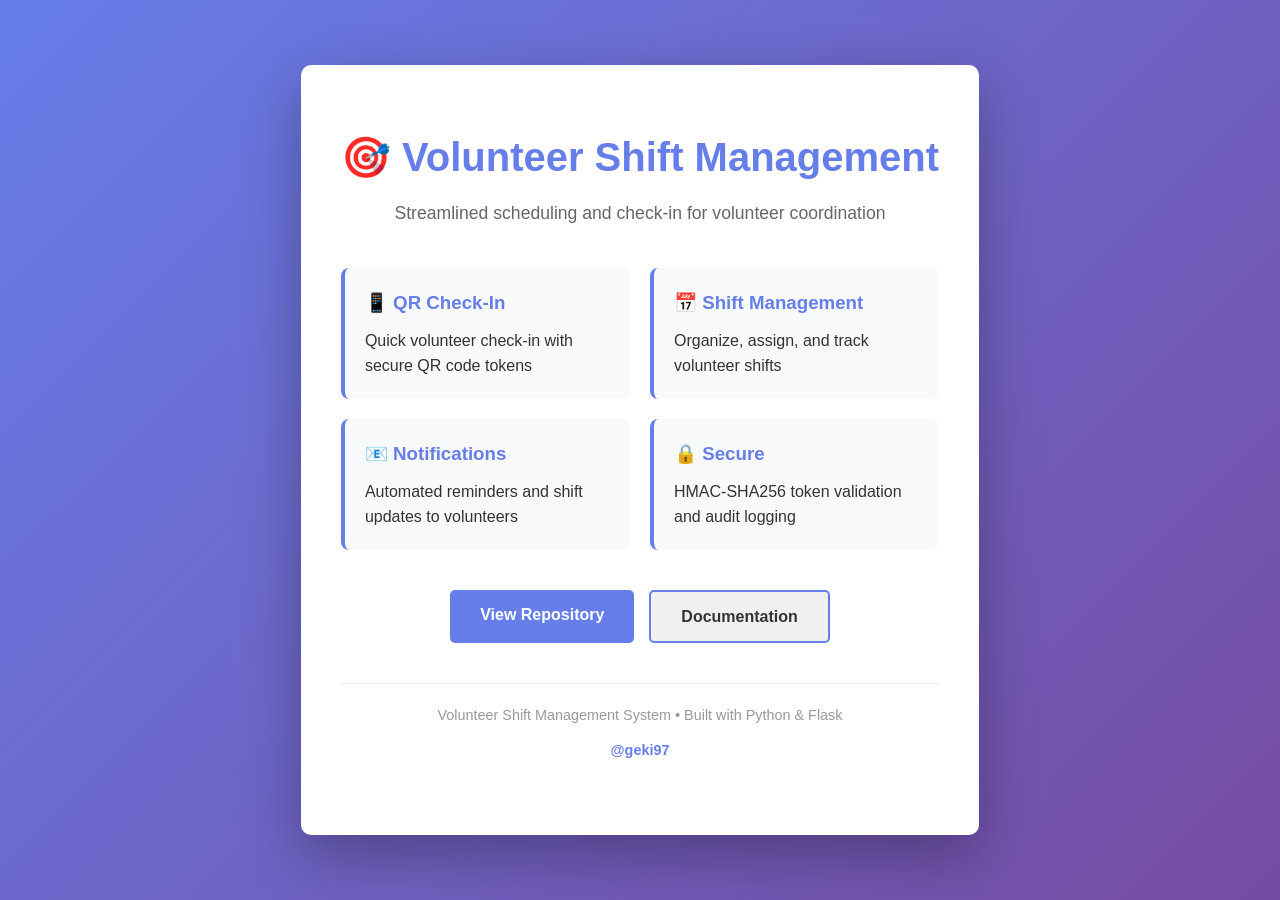
==== index.html @ 0433373f "Add GitHub Pages landing page" ====
<!DOCTYPE html>
<html lang="en">
<head>
    <meta charset="UTF-8">
    <meta name="viewport" content="width=device-width, initial-scale=1.0">
    <title>Volunteer Shift Management System</title>
    <style>
        * {
            margin: 0;
            padding: 0;
            box-sizing: border-box;
        }
        
        body {
            font-family: 'Segoe UI', Tahoma, Geneva, Verdana, sans-serif;
            line-height: 1.6;
            color: #333;
            background: linear-gradient(135deg, #667eea 0%, #764ba2 100%);
            min-height: 100vh;
            display: flex;
            align-items: center;
            justify-content: center;
            padding: 20px;
        }
        
        .container {
            background: white;
            border-radius: 10px;
            box-shadow: 0 20px 60px rgba(0, 0, 0, 0.3);
            max-width: 800px;
            padding: 60px 40px;
            text-align: center;
        }
        
        h1 {
            color: #667eea;
            margin-bottom: 10px;
            font-size: 2.5em;
        }
        
        .subtitle {
            color: #666;
            font-size: 1.1em;
            margin-bottom: 30px;
        }
        
        .features {
            display: grid;
            grid-template-columns: repeat(auto-fit, minmax(200px, 1fr));
            gap: 20px;
            margin: 40px 0;
            text-align: left;
        }
        
        .feature {
            background: #f8f9fa;
            padding: 20px;
            border-radius: 8px;
            border-left: 4px solid #667eea;
        }
        
        .feature h3 {
            color: #667eea;
            margin-bottom: 10px;
        }
        
        .buttons {
            display: flex;
            gap: 15px;
            justify-content: center;
            margin-top: 40px;
            flex-wrap: wrap;
        }
        
        a {
            display: inline-block;
            padding: 12px 30px;
            border-radius: 5px;
            text-decoration: none;
            font-weight: 600;
            transition: all 0.3s ease;
        }
        
        .btn-primary {
            background: #667eea;
            color: white;
        }
        
        .btn-primary:hover {
            background: #5568d3;
            transform: translateY(-2px);
            box-shadow: 0 10px 20px rgba(102, 126, 234, 0.3);
        }
        
        .btn-secondary {
            background: #f0f0f0;
            color: #333;
            border: 2px solid #667eea;
        }
        
        .btn-secondary:hover {
            background: #667eea;
            color: white;
        }
        
        footer {
            margin-top: 40px;
            padding-top: 20px;
            border-top: 1px solid #eee;
            color: #999;
            font-size: 0.9em;
        }
    </style>
</head>
<body>
    <div class="container">
        <h1>🎯 Volunteer Shift Management</h1>
        <p class="subtitle">Streamlined scheduling and check-in for volunteer coordination</p>
        
        <div class="features">
            <div class="feature">
                <h3>📱 QR Check-In</h3>
                <p>Quick volunteer check-in with secure QR code tokens</p>
            </div>
            <div class="feature">
                <h3>📅 Shift Management</h3>
                <p>Organize, assign, and track volunteer shifts</p>
            </div>
            <div class="feature">
                <h3>📧 Notifications</h3>
                <p>Automated reminders and shift updates to volunteers</p>
            </div>
            <div class="feature">
                <h3>🔒 Secure</h3>
                <p>HMAC-SHA256 token validation and audit logging</p>
            </div>
        </div>
        
        <div class="buttons">
            <a href="https://github.com/geki97/Volunteer-Shift-Management-System" class="btn-primary">View Repository</a>
            <a href="https://github.com/geki97/Volunteer-Shift-Management-System#readme" class="btn-secondary">Documentation</a>
        </div>
        
        <footer>
            <p>Volunteer Shift Management System • Built with Python & Flask</p>
            <p><a href="https://github.com/geki97" style="color: #667eea;">@geki97</a></p>
        </footer>
    </div>
</body>
</html>
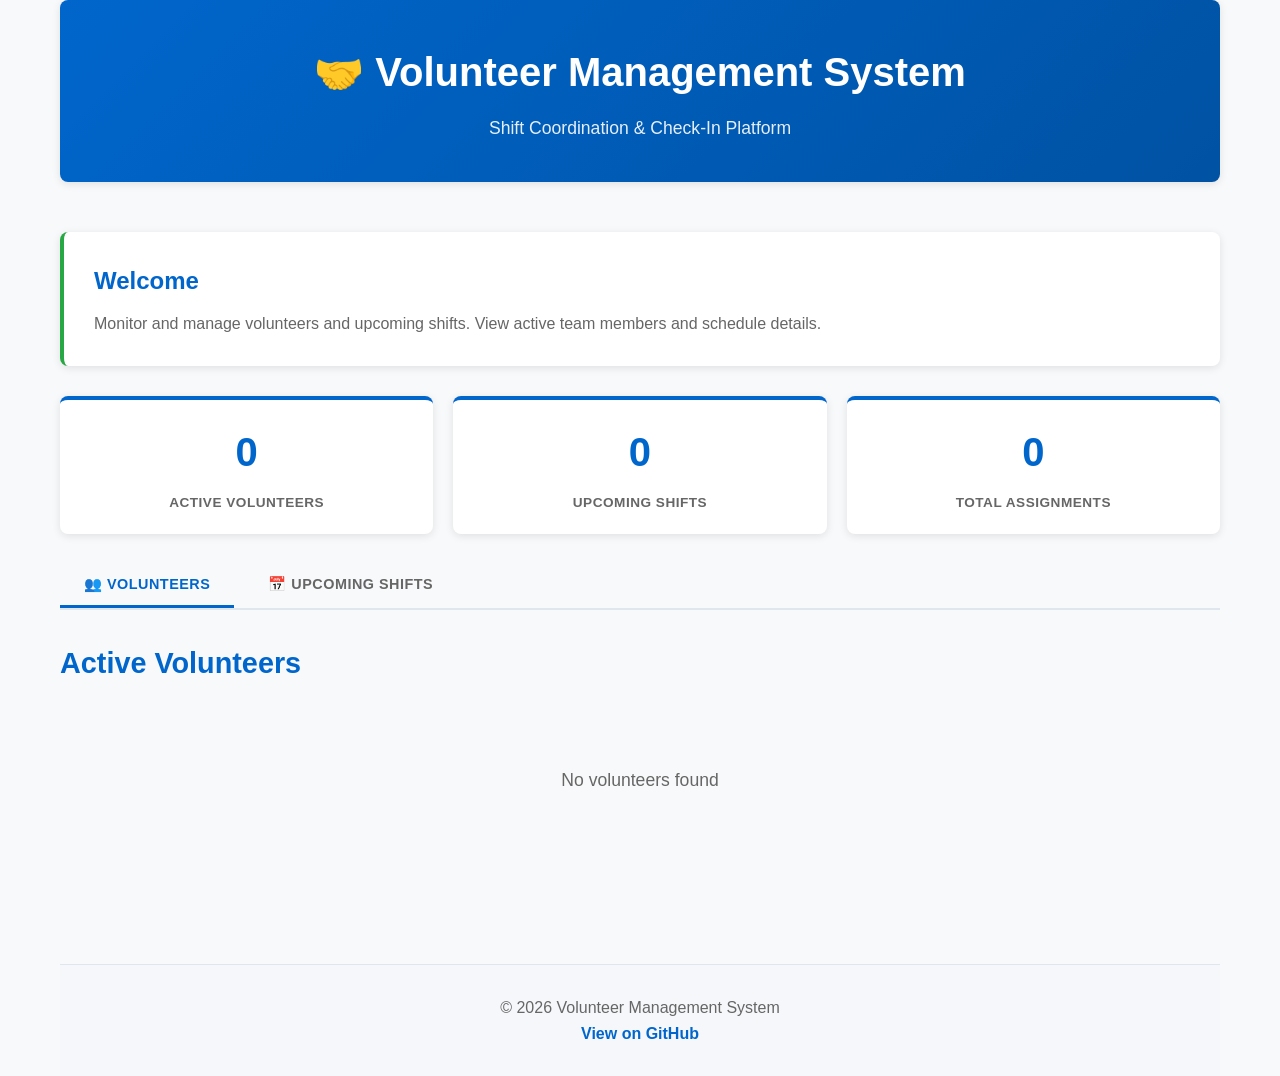
==== commit 24df5aa6: "Update GitHub Pages: Add volunteer dashboard with embedded CSS/JS, load data from JSON" ====
--- a/index.html
+++ b/index.html
@@ -3,148 +3,579 @@
 <head>
     <meta charset="UTF-8">
     <meta name="viewport" content="width=device-width, initial-scale=1.0">
-    <title>Volunteer Shift Management System</title>
+    <title>Volunteer Management System</title>
     <style>
+        /* Global Styles */
+        :root {
+            --primary-color: #0066cc;
+            --primary-dark: #0052a3;
+            --secondary-color: #28a745;
+            --danger-color: #dc3545;
+            --warning-color: #ffc107;
+            --light-bg: #f5f7fa;
+            --border-color: #e0e6ed;
+            --text-color: #333;
+            --text-light: #666;
+            --shadow: 0 2px 8px rgba(0,0,0,0.1);
+        }
+
         * {
             margin: 0;
             padding: 0;
             box-sizing: border-box;
         }
-        
+
+        html {
+            font-size: 16px;
+        }
+
         body {
-            font-family: 'Segoe UI', Tahoma, Geneva, Verdana, sans-serif;
+            font-family: -apple-system, BlinkMacSystemFont, 'Segoe UI', Roboto, 'Helvetica Neue', Arial, sans-serif;
+            background-color: #f8f9fa;
+            color: var(--text-color);
             line-height: 1.6;
-            color: #333;
-            background: linear-gradient(135deg, #667eea 0%, #764ba2 100%);
+        }
+
+        /* Container */
+        .container {
+            max-width: 1200px;
+            margin: 0 auto;
+            padding: 0 20px;
+            display: flex;
+            flex-direction: column;
             min-height: 100vh;
+        }
+
+        /* Header */
+        header {
+            background: linear-gradient(135deg, var(--primary-color) 0%, var(--primary-dark) 100%);
+            color: white;
+            padding: 40px 20px;
+            text-align: center;
+            margin-bottom: 30px;
+            border-radius: 8px;
+            box-shadow: var(--shadow);
+        }
+
+        header h1 {
+            font-size: 2.5rem;
+            margin-bottom: 10px;
+            font-weight: 700;
+        }
+
+        header p {
+            font-size: 1.1rem;
+            opacity: 0.9;
+        }
+
+        /* Main Content */
+        main {
+            flex: 1;
+            padding: 20px 0;
+        }
+
+        /* Tab Navigation */
+        .tabs {
             display: flex;
-            align-items: center;
-            justify-content: center;
+            gap: 10px;
+            margin-bottom: 30px;
+            border-bottom: 2px solid var(--border-color);
+            flex-wrap: wrap;
+        }
+
+        .tab-button {
+            padding: 12px 24px;
+            border: none;
+            background: transparent;
+            color: var(--text-light);
+            cursor: pointer;
+            font-size: 1rem;
+            font-weight: 600;
+            border-bottom: 3px solid transparent;
+            transition: all 0.3s ease;
+            text-transform: uppercase;
+            font-size: 0.9rem;
+            letter-spacing: 0.5px;
+        }
+
+        .tab-button:hover {
+            color: var(--primary-color);
+        }
+
+        .tab-button.active {
+            color: var(--primary-color);
+            border-bottom-color: var(--primary-color);
+        }
+
+        /* Tab Content */
+        .tab-content {
+            display: none;
+            animation: fadeIn 0.3s ease;
+        }
+
+        .tab-content.active {
+            display: block;
+        }
+
+        @keyframes fadeIn {
+            from { opacity: 0; transform: translateY(10px); }
+            to { opacity: 1; transform: translateY(0); }
+        }
+
+        .tab-content h3 {
+            color: var(--primary-color);
+            margin-bottom: 20px;
+            font-size: 1.8rem;
+        }
+
+        /* Cards Grid */
+        .card-grid {
+            display: grid;
+            grid-template-columns: repeat(auto-fill, minmax(300px, 1fr));
+            gap: 20px;
+            margin-bottom: 30px;
+        }
+
+        .card {
+            background: white;
+            border-radius: 8px;
             padding: 20px;
-        }
-        
-        .container {
-            background: white;
-            border-radius: 10px;
-            box-shadow: 0 20px 60px rgba(0, 0, 0, 0.3);
-            max-width: 800px;
-            padding: 60px 40px;
+            box-shadow: var(--shadow);
+            border-top: 4px solid var(--primary-color);
+            transition: all 0.3s ease;
+            cursor: pointer;
+        }
+
+        .card:hover {
+            box-shadow: 0 4px 12px rgba(0,0,0,0.15);
+            transform: translateY(-4px);
+        }
+
+        .card h4 {
+            color: var(--primary-color);
+            margin-bottom: 12px;
+            font-size: 1.2rem;
+        }
+
+        .card-label {
+            font-weight: 600;
+            color: var(--text-light);
+            font-size: 0.75rem;
+            text-transform: uppercase;
+            letter-spacing: 0.5px;
+            margin-top: 12px;
+            margin-bottom: 4px;
+        }
+
+        .card-value {
+            color: var(--text-color);
+            font-size: 1rem;
+            margin-bottom: 12px;
+        }
+
+        /* Shift Cards */
+        .shift-card {
+            border-top-color: var(--secondary-color);
+            background: linear-gradient(135deg, rgba(40, 167, 69, 0.05) 0%, transparent 100%);
+        }
+
+        .shift-card:hover {
+            border-top-color: #1e7e34;
+        }
+
+        .shift-info-grid {
+            display: grid;
+            grid-template-columns: repeat(auto-fit, minmax(150px, 1fr));
+            gap: 12px;
+            margin-top: 12px;
+            padding-top: 12px;
+            border-top: 1px solid var(--border-color);
+        }
+
+        .info-item {
+            display: flex;
+            flex-direction: column;
+        }
+
+        .info-label {
+            font-weight: 600;
+            color: var(--text-light);
+            font-size: 0.75rem;
+            text-transform: uppercase;
+            letter-spacing: 0.5px;
+            margin-bottom: 4px;
+        }
+
+        .info-value {
+            color: var(--text-color);
+            font-size: 0.95rem;
+            font-weight: 500;
+        }
+
+        /* Volunteer Chips */
+        .volunteer-chips {
+            display: flex;
+            flex-wrap: wrap;
+            gap: 8px;
+            margin-top: 12px;
+        }
+
+        .volunteer-chip {
+            display: inline-block;
+            background: var(--light-bg);
+            color: var(--text-color);
+            padding: 6px 12px;
+            border-radius: 20px;
+            font-size: 0.85rem;
+            border: 1px solid var(--border-color);
+        }
+
+        /* Status Badge */
+        .status-badge {
+            display: inline-block;
+            padding: 4px 12px;
+            border-radius: 20px;
+            color: white;
+            font-size: 0.85rem;
+            font-weight: 600;
+        }
+
+        .status-active {
+            background: var(--secondary-color);
+        }
+
+        .status-inactive {
+            background: var(--warning-color);
+        }
+
+        /* Loading Spinner */
+        .spinner {
+            border: 3px solid var(--light-bg);
+            border-top: 3px solid var(--primary-color);
+            border-radius: 50%;
+            width: 40px;
+            height: 40px;
+            animation: spin 1s linear infinite;
+            margin: 40px auto;
+        }
+
+        @keyframes spin {
+            0% { transform: rotate(0deg); }
+            100% { transform: rotate(360deg); }
+        }
+
+        .loading {
             text-align: center;
-        }
-        
-        h1 {
-            color: #667eea;
-            margin-bottom: 10px;
-            font-size: 2.5em;
-        }
-        
-        .subtitle {
-            color: #666;
-            font-size: 1.1em;
-            margin-bottom: 30px;
-        }
-        
-        .features {
+            padding: 40px;
+            color: var(--text-light);
+        }
+
+        /* Empty State */
+        .empty-state {
+            text-align: center;
+            padding: 60px 20px;
+            color: var(--text-light);
+        }
+
+        .empty-state p {
+            font-size: 1.1rem;
+            margin-bottom: 20px;
+        }
+
+        /* Stats Boxes */
+        .stats-grid {
             display: grid;
             grid-template-columns: repeat(auto-fit, minmax(200px, 1fr));
             gap: 20px;
-            margin: 40px 0;
-            text-align: left;
-        }
-        
-        .feature {
-            background: #f8f9fa;
+            margin-bottom: 30px;
+        }
+
+        .stat-box {
+            background: white;
             padding: 20px;
             border-radius: 8px;
-            border-left: 4px solid #667eea;
-        }
-        
-        .feature h3 {
-            color: #667eea;
-            margin-bottom: 10px;
-        }
-        
-        .buttons {
-            display: flex;
-            gap: 15px;
-            justify-content: center;
+            text-align: center;
+            box-shadow: var(--shadow);
+            border-top: 4px solid var(--primary-color);
+        }
+
+        .stat-number {
+            font-size: 2.5rem;
+            font-weight: 700;
+            color: var(--primary-color);
+            margin-bottom: 8px;
+        }
+
+        .stat-label {
+            color: var(--text-light);
+            font-weight: 600;
+            text-transform: uppercase;
+            font-size: 0.85rem;
+            letter-spacing: 0.5px;
+        }
+
+        /* Footer */
+        footer {
+            background: var(--light-bg);
+            padding: 30px 20px;
+            text-align: center;
+            color: var(--text-light);
+            border-top: 1px solid var(--border-color);
             margin-top: 40px;
-            flex-wrap: wrap;
-        }
-        
-        a {
-            display: inline-block;
-            padding: 12px 30px;
-            border-radius: 5px;
+        }
+
+        footer a {
+            color: var(--primary-color);
             text-decoration: none;
             font-weight: 600;
-            transition: all 0.3s ease;
-        }
-        
-        .btn-primary {
-            background: #667eea;
-            color: white;
-        }
-        
-        .btn-primary:hover {
-            background: #5568d3;
-            transform: translateY(-2px);
-            box-shadow: 0 10px 20px rgba(102, 126, 234, 0.3);
-        }
-        
-        .btn-secondary {
-            background: #f0f0f0;
-            color: #333;
-            border: 2px solid #667eea;
-        }
-        
-        .btn-secondary:hover {
-            background: #667eea;
-            color: white;
-        }
-        
-        footer {
-            margin-top: 40px;
-            padding-top: 20px;
-            border-top: 1px solid #eee;
-            color: #999;
-            font-size: 0.9em;
+        }
+
+        footer a:hover {
+            text-decoration: underline;
+        }
+
+        /* Responsive */
+        @media (max-width: 768px) {
+            header h1 {
+                font-size: 2rem;
+            }
+
+            .card-grid {
+                grid-template-columns: 1fr;
+            }
+
+            .tabs {
+                flex-direction: column;
+            }
+
+            .tab-button {
+                border-bottom: none;
+                border-left: 3px solid transparent;
+                padding-left: 12px;
+            }
+
+            .tab-button.active {
+                border-bottom: none;
+                border-left-color: var(--primary-color);
+            }
+        }
+
+        /* Welcome Section */
+        .welcome-section {
+            background: white;
+            padding: 30px;
+            border-radius: 8px;
+            margin-bottom: 30px;
+            box-shadow: var(--shadow);
+            border-left: 4px solid var(--secondary-color);
+        }
+
+        .welcome-section h2 {
+            color: var(--primary-color);
+            margin-bottom: 10px;
+        }
+
+        .welcome-section p {
+            color: var(--text-light);
         }
     </style>
 </head>
 <body>
     <div class="container">
-        <h1>🎯 Volunteer Shift Management</h1>
-        <p class="subtitle">Streamlined scheduling and check-in for volunteer coordination</p>
-        
-        <div class="features">
-            <div class="feature">
-                <h3>📱 QR Check-In</h3>
-                <p>Quick volunteer check-in with secure QR code tokens</p>
+        <header>
+            <h1>🤝 Volunteer Management System</h1>
+            <p>Shift Coordination & Check-In Platform</p>
+        </header>
+
+        <main>
+            <!-- Welcome Section -->
+            <div class="welcome-section">
+                <h2>Welcome</h2>
+                <p>Monitor and manage volunteers and upcoming shifts. View active team members and schedule details.</p>
             </div>
-            <div class="feature">
-                <h3>📅 Shift Management</h3>
-                <p>Organize, assign, and track volunteer shifts</p>
+
+            <!-- Stats -->
+            <div class="stats-grid">
+                <div class="stat-box">
+                    <div class="stat-number" id="volunteer-count">0</div>
+                    <div class="stat-label">Active Volunteers</div>
+                </div>
+                <div class="stat-box">
+                    <div class="stat-number" id="shift-count">0</div>
+                    <div class="stat-label">Upcoming Shifts</div>
+                </div>
+                <div class="stat-box">
+                    <div class="stat-number" id="total-assignments">0</div>
+                    <div class="stat-label">Total Assignments</div>
+                </div>
             </div>
-            <div class="feature">
-                <h3>📧 Notifications</h3>
-                <p>Automated reminders and shift updates to volunteers</p>
+
+            <!-- Tab Navigation -->
+            <div class="tabs">
+                <button class="tab-button active" data-tab="volunteers">👥 Volunteers</button>
+                <button class="tab-button" data-tab="shifts">📅 Upcoming Shifts</button>
             </div>
-            <div class="feature">
-                <h3>🔒 Secure</h3>
-                <p>HMAC-SHA256 token validation and audit logging</p>
+
+            <!-- Volunteers Tab -->
+            <div id="volunteers-tab" class="tab-content active">
+                <h3>Active Volunteers</h3>
+                <div id="volunteers-list" class="card-grid">
+                    <div class="loading"><div class="spinner"></div></div>
+                </div>
             </div>
-        </div>
-        
-        <div class="buttons">
-            <a href="https://github.com/geki97/Volunteer-Shift-Management-System" class="btn-primary">View Repository</a>
-            <a href="https://github.com/geki97/Volunteer-Shift-Management-System#readme" class="btn-secondary">Documentation</a>
-        </div>
-        
+
+            <!-- Shifts Tab -->
+            <div id="shifts-tab" class="tab-content">
+                <h3>Upcoming Shifts</h3>
+                <div id="shifts-list" class="card-grid">
+                    <div class="loading"><div class="spinner"></div></div>
+                </div>
+            </div>
+        </main>
+
         <footer>
-            <p>Volunteer Shift Management System • Built with Python & Flask</p>
-            <p><a href="https://github.com/geki97" style="color: #667eea;">@geki97</a></p>
+            <p>&copy; 2026 Volunteer Management System</p>
+            <p><a href="https://github.com/geki97/Volunteer-Shift-Management-System" target="_blank">View on GitHub</a></p>
         </footer>
     </div>
+
+    <script>
+        // Data storage
+        let volunteersData = [];
+        let shiftsData = [];
+
+        // Initialize on page load
+        document.addEventListener('DOMContentLoaded', function() {
+            loadData();
+            setupTabButtons();
+        });
+
+        // Setup tab buttons
+        function setupTabButtons() {
+            document.querySelectorAll('.tab-button').forEach(button => {
+                button.addEventListener('click', function() {
+                    document.querySelectorAll('.tab-button').forEach(b => b.classList.remove('active'));
+                    document.querySelectorAll('.tab-content').forEach(t => t.classList.remove('active'));
+                    
+                    this.classList.add('active');
+                    document.getElementById(this.dataset.tab + '-tab').classList.add('active');
+                });
+            });
+        }
+
+        // Load data from JSON files
+        function loadData() {
+            // Try to load from local JSON files
+            Promise.all([
+                fetch('appflowy_exports/volunteers.json').then(r => r.json()).catch(() => []),
+                fetch('appflowy_exports/shifts.json').then(r => r.json()).catch(() => [])
+            ]).then(([volunteers, shifts]) => {
+                volunteersData = volunteers || [];
+                shiftsData = shifts || [];
+                
+                displayVolunteers();
+                displayShifts();
+                updateStats();
+            }).catch(error => {
+                console.error('Error loading data:', error);
+                displayError();
+            });
+        }
+
+        // Calculate and display stats
+        function updateStats() {
+            document.getElementById('volunteer-count').textContent = volunteersData.length;
+            document.getElementById('shift-count').textContent = shiftsData.length;
+            
+            let totalAssignments = 0;
+            shiftsData.forEach(shift => {
+                totalAssignments += (shift.assigned_volunteers || []).length;
+            });
+            document.getElementById('total-assignments').textContent = totalAssignments;
+        }
+
+        // Display volunteers
+        function displayVolunteers() {
+            const container = document.getElementById('volunteers-list');
+            
+            if (volunteersData.length === 0) {
+                container.innerHTML = '<div class="empty-state" style="grid-column: 1/-1;"><p>No volunteers found</p></div>';
+                return;
+            }
+
+            container.innerHTML = volunteersData.map(volunteer => `
+                <div class="card">
+                    <h4>${volunteer.name || 'Unknown'}</h4>
+                    <div class="card-label">Email</div>
+                    <div class="card-value">${volunteer.email || 'N/A'}</div>
+                    <div class="card-label">Phone</div>
+                    <div class="card-value">${volunteer.phone || 'N/A'}</div>
+                    <div class="card-label">Status</div>
+                    <div class="card-value">
+                        <span class="status-badge ${volunteer.status === 'Active' ? 'status-active' : 'status-inactive'}">
+                            ${volunteer.status || 'Unknown'}
+                        </span>
+                    </div>
+                    <div class="card-label">Availability</div>
+                    <div class="card-value">${volunteer.availability || 'Not specified'}</div>
+                </div>
+            `).join('');
+        }
+
+        // Display shifts
+        function displayShifts() {
+            const container = document.getElementById('shifts-list');
+            
+            if (shiftsData.length === 0) {
+                container.innerHTML = '<div class="empty-state" style="grid-column: 1/-1;"><p>No shifts found</p></div>';
+                return;
+            }
+
+            container.innerHTML = shiftsData.map(shift => `
+                <div class="card shift-card">
+                    <h4>${shift.shift_name || 'Unknown Shift'}</h4>
+                    
+                    <div class="shift-info-grid">
+                        <div class="info-item">
+                            <span class="info-label">📅 Date</span>
+                            <span class="info-value">${shift.shift_date || 'N/A'}</span>
+                        </div>
+                        <div class="info-item">
+                            <span class="info-label">📍 Location</span>
+                            <span class="info-value">${shift.location || 'N/A'}</span>
+                        </div>
+                        <div class="info-item">
+                            <span class="info-label">👥 Assigned</span>
+                            <span class="info-value">${(shift.assigned_volunteers || []).length} volunteers</span>
+                        </div>
+                    </div>
+
+                    ${shift.special_instructions ? `
+                        <div style="margin-top: 12px; padding-top: 12px; border-top: 1px solid var(--border-color);">
+                            <div class="info-label">📝 Instructions</div>
+                            <div class="info-value">${shift.special_instructions}</div>
+                        </div>
+                    ` : ''}
+
+                    ${shift.assigned_volunteers && shift.assigned_volunteers.length > 0 ? `
+                        <div style="margin-top: 12px; padding-top: 12px; border-top: 1px solid var(--border-color);">
+                            <div class="info-label">👥 Volunteers Assigned</div>
+                            <div class="volunteer-chips">
+                                ${shift.assigned_volunteers.map(vol => `
+                                    <span class="volunteer-chip">${vol}</span>
+                                `).join('')}
+                            </div>
+                        </div>
+                    ` : ''}
+                </div>
+            `).join('');
+        }
+
+        // Display error message
+        function displayError() {
+            const container = document.getElementById('volunteers-list');
+            container.innerHTML = '<div class="empty-state" style="grid-column: 1/-1;"><p>Unable to load volunteer data. Please ensure JSON files are available.</p></div>';
+        }
+    </script>
 </body>
 </html>
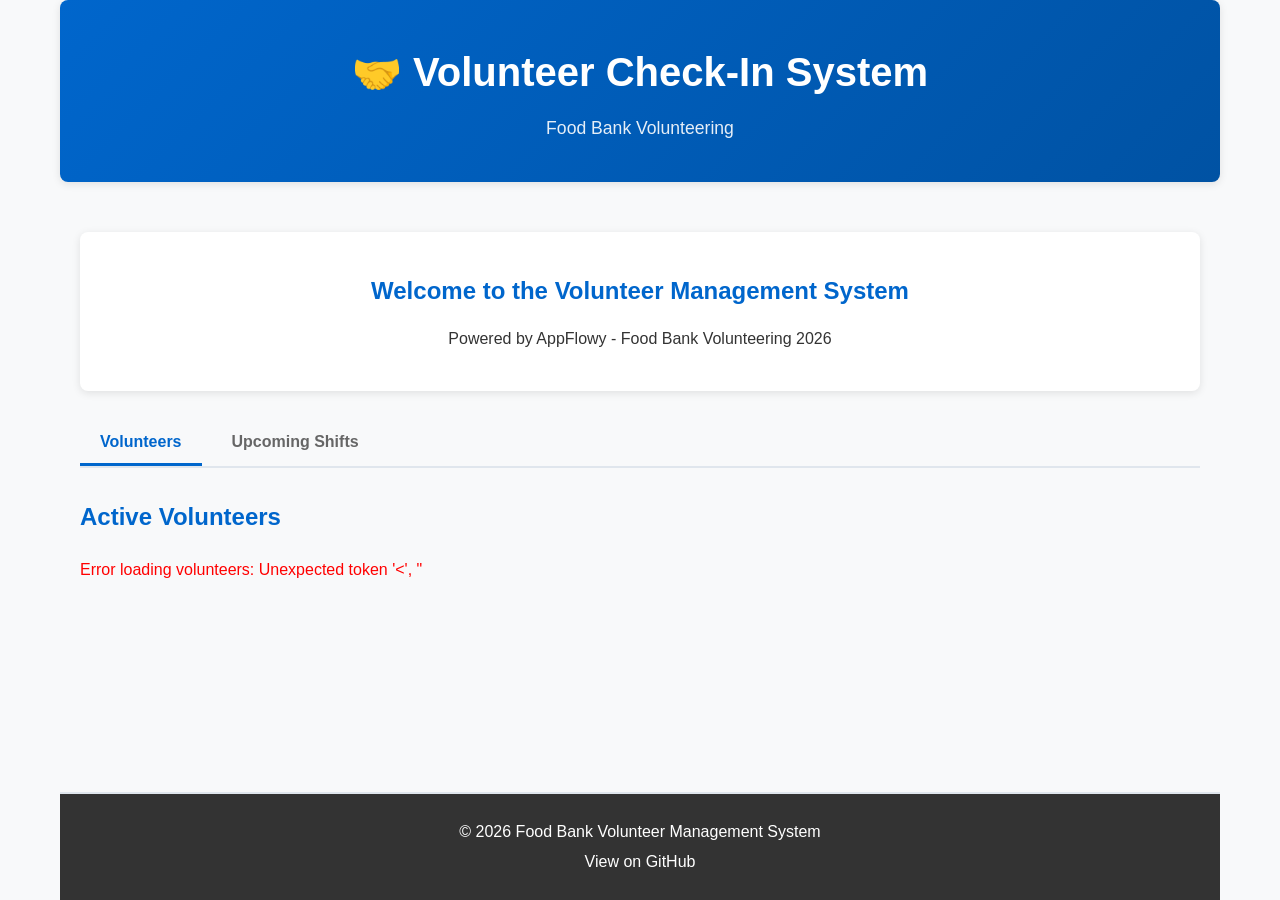
==== commit 294fbd92: "bug fixes" ====
--- a/index.html
+++ b/index.html
@@ -3,7 +3,7 @@
 <head>
     <meta charset="UTF-8">
     <meta name="viewport" content="width=device-width, initial-scale=1.0">
-    <title>Volunteer Management System</title>
+    <title>Volunteer Check-In System</title>
     <style>
         /* Global Styles */
         :root {
@@ -36,7 +36,6 @@
             line-height: 1.6;
         }
 
-        /* Container */
         .container {
             max-width: 1200px;
             margin: 0 auto;
@@ -46,7 +45,6 @@
             min-height: 100vh;
         }
 
-        /* Header */
         header {
             background: linear-gradient(135deg, var(--primary-color) 0%, var(--primary-dark) 100%);
             color: white;
@@ -60,7 +58,6 @@
         header h1 {
             font-size: 2.5rem;
             margin-bottom: 10px;
-            font-weight: 700;
         }
 
         header p {
@@ -68,34 +65,58 @@
             opacity: 0.9;
         }
 
-        /* Main Content */
         main {
             flex: 1;
-            padding: 20px 0;
-        }
-
-        /* Tab Navigation */
+            padding: 20px;
+        }
+
+        .card {
+            background: white;
+            border-radius: 8px;
+            padding: 20px;
+            margin-bottom: 20px;
+            box-shadow: var(--shadow);
+            border-left: 4px solid var(--primary-color);
+        }
+
+        .card h4 {
+            color: var(--primary-color);
+            margin-bottom: 12px;
+            font-size: 1.2rem;
+        }
+
+        .welcome-section {
+            background: white;
+            border-radius: 8px;
+            padding: 40px;
+            text-align: center;
+            box-shadow: var(--shadow);
+            margin-bottom: 30px;
+        }
+
+        .welcome-section h2 {
+            color: var(--primary-color);
+            margin-bottom: 15px;
+        }
+
         .tabs {
             display: flex;
             gap: 10px;
-            margin-bottom: 30px;
+            margin: 30px 0;
             border-bottom: 2px solid var(--border-color);
             flex-wrap: wrap;
         }
 
         .tab-button {
-            padding: 12px 24px;
+            background: none;
             border: none;
-            background: transparent;
+            padding: 12px 20px;
+            font-size: 16px;
+            font-weight: 600;
             color: var(--text-light);
             cursor: pointer;
-            font-size: 1rem;
-            font-weight: 600;
             border-bottom: 3px solid transparent;
             transition: all 0.3s ease;
-            text-transform: uppercase;
-            font-size: 0.9rem;
-            letter-spacing: 0.5px;
         }
 
         .tab-button:hover {
@@ -107,7 +128,6 @@
             border-bottom-color: var(--primary-color);
         }
 
-        /* Tab Content */
         .tab-content {
             display: none;
             animation: fadeIn 0.3s ease;
@@ -118,22 +138,21 @@
         }
 
         @keyframes fadeIn {
-            from { opacity: 0; transform: translateY(10px); }
-            to { opacity: 1; transform: translateY(0); }
+            from { opacity: 0; }
+            to { opacity: 1; }
         }
 
         .tab-content h3 {
             color: var(--primary-color);
             margin-bottom: 20px;
-            font-size: 1.8rem;
-        }
-
-        /* Cards Grid */
+            font-size: 1.5rem;
+        }
+
         .card-grid {
             display: grid;
             grid-template-columns: repeat(auto-fill, minmax(300px, 1fr));
             gap: 20px;
-            margin-bottom: 30px;
+            margin: 20px 0;
         }
 
         .card {
@@ -143,199 +162,119 @@
             box-shadow: var(--shadow);
             border-top: 4px solid var(--primary-color);
             transition: all 0.3s ease;
-            cursor: pointer;
         }
 
         .card:hover {
             box-shadow: 0 4px 12px rgba(0,0,0,0.15);
-            transform: translateY(-4px);
+            transform: translateY(-2px);
         }
 
         .card h4 {
             color: var(--primary-color);
-            margin-bottom: 12px;
+            margin-bottom: 15px;
             font-size: 1.2rem;
         }
 
-        .card-label {
-            font-weight: 600;
+        .card p {
+            margin: 10px 0;
             color: var(--text-light);
-            font-size: 0.75rem;
-            text-transform: uppercase;
-            letter-spacing: 0.5px;
-            margin-top: 12px;
-            margin-bottom: 4px;
-        }
-
-        .card-value {
+        }
+
+        .card strong {
             color: var(--text-color);
-            font-size: 1rem;
-            margin-bottom: 12px;
-        }
-
-        /* Shift Cards */
-        .shift-card {
-            border-top-color: var(--secondary-color);
-            background: linear-gradient(135deg, rgba(40, 167, 69, 0.05) 0%, transparent 100%);
-        }
-
-        .shift-card:hover {
-            border-top-color: #1e7e34;
-        }
-
-        .shift-info-grid {
-            display: grid;
-            grid-template-columns: repeat(auto-fit, minmax(150px, 1fr));
-            gap: 12px;
-            margin-top: 12px;
-            padding-top: 12px;
-            border-top: 1px solid var(--border-color);
-        }
-
-        .info-item {
-            display: flex;
-            flex-direction: column;
-        }
-
-        .info-label {
-            font-weight: 600;
-            color: var(--text-light);
-            font-size: 0.75rem;
-            text-transform: uppercase;
-            letter-spacing: 0.5px;
-            margin-bottom: 4px;
-        }
-
-        .info-value {
-            color: var(--text-color);
-            font-size: 0.95rem;
-            font-weight: 500;
-        }
-
-        /* Volunteer Chips */
-        .volunteer-chips {
-            display: flex;
-            flex-wrap: wrap;
-            gap: 8px;
-            margin-top: 12px;
-        }
-
-        .volunteer-chip {
-            display: inline-block;
-            background: var(--light-bg);
-            color: var(--text-color);
-            padding: 6px 12px;
-            border-radius: 20px;
-            font-size: 0.85rem;
-            border: 1px solid var(--border-color);
-        }
-
-        /* Status Badge */
+        }
+
         .status-badge {
             display: inline-block;
             padding: 4px 12px;
             border-radius: 20px;
+            font-size: 12px;
+            font-weight: 600;
+            background-color: var(--secondary-color);
             color: white;
-            font-size: 0.85rem;
+        }
+
+        .status-badge.inactive {
+            background-color: var(--warning-color);
+            color: #333;
+        }
+
+        .btn {
+            padding: 12px 24px;
+            border-radius: 6px;
+            border: none;
+            font-size: 1rem;
             font-weight: 600;
-        }
-
-        .status-active {
-            background: var(--secondary-color);
-        }
-
-        .status-inactive {
-            background: var(--warning-color);
-        }
-
-        /* Loading Spinner */
+            cursor: pointer;
+            text-decoration: none;
+            display: inline-block;
+            text-align: center;
+            transition: all 0.3s;
+        }
+
+        .btn-primary {
+            background: var(--primary-color);
+            color: white;
+        }
+
+        .btn-primary:hover {
+            background: var(--primary-dark);
+            transform: translateY(-2px);
+            box-shadow: 0 4px 12px rgba(0, 102, 204, 0.3);
+        }
+
+        .input-field {
+            width: 100%;
+            padding: 12px;
+            margin: 10px 0;
+            border: 1px solid var(--border-color);
+            border-radius: 4px;
+            font-size: 16px;
+        }
+
+        .input-field:focus {
+            outline: none;
+            border-color: var(--primary-color);
+            box-shadow: 0 0 0 3px rgba(0, 102, 204, 0.1);
+        }
+
         .spinner {
-            border: 3px solid var(--light-bg);
-            border-top: 3px solid var(--primary-color);
-            border-radius: 50%;
-            width: 40px;
-            height: 40px;
+            display: inline-block;
             animation: spin 1s linear infinite;
-            margin: 40px auto;
         }
 
         @keyframes spin {
-            0% { transform: rotate(0deg); }
-            100% { transform: rotate(360deg); }
-        }
-
-        .loading {
+            from { transform: rotate(0deg); }
+            to { transform: rotate(360deg); }
+        }
+
+        footer {
+            background: var(--text-color);
+            color: white;
             text-align: center;
-            padding: 40px;
-            color: var(--text-light);
-        }
-
-        /* Empty State */
-        .empty-state {
-            text-align: center;
-            padding: 60px 20px;
-            color: var(--text-light);
-        }
-
-        .empty-state p {
-            font-size: 1.1rem;
-            margin-bottom: 20px;
-        }
-
-        /* Stats Boxes */
-        .stats-grid {
-            display: grid;
-            grid-template-columns: repeat(auto-fit, minmax(200px, 1fr));
-            gap: 20px;
-            margin-bottom: 30px;
-        }
-
-        .stat-box {
-            background: white;
             padding: 20px;
-            border-radius: 8px;
-            text-align: center;
-            box-shadow: var(--shadow);
-            border-top: 4px solid var(--primary-color);
-        }
-
-        .stat-number {
-            font-size: 2.5rem;
-            font-weight: 700;
-            color: var(--primary-color);
-            margin-bottom: 8px;
-        }
-
-        .stat-label {
-            color: var(--text-light);
-            font-weight: 600;
-            text-transform: uppercase;
-            font-size: 0.85rem;
-            letter-spacing: 0.5px;
-        }
-
-        /* Footer */
-        footer {
-            background: var(--light-bg);
-            padding: 30px 20px;
-            text-align: center;
-            color: var(--text-light);
-            border-top: 1px solid var(--border-color);
-            margin-top: 40px;
+            margin-top: auto;
+            border-top: 2px solid var(--border-color);
+        }
+
+        footer p {
+            margin: 5px 0;
         }
 
         footer a {
-            color: var(--primary-color);
+            color: white;
             text-decoration: none;
-            font-weight: 600;
         }
 
         footer a:hover {
             text-decoration: underline;
         }
 
-        /* Responsive */
         @media (max-width: 768px) {
+            header {
+                padding: 30px 15px;
+            }
+
             header h1 {
                 font-size: 2rem;
             }
@@ -344,83 +283,35 @@
                 grid-template-columns: 1fr;
             }
 
-            .tabs {
-                flex-direction: column;
+            .welcome-section {
+                padding: 20px;
             }
-
-            .tab-button {
-                border-bottom: none;
-                border-left: 3px solid transparent;
-                padding-left: 12px;
-            }
-
-            .tab-button.active {
-                border-bottom: none;
-                border-left-color: var(--primary-color);
-            }
-        }
-
-        /* Welcome Section */
-        .welcome-section {
-            background: white;
-            padding: 30px;
-            border-radius: 8px;
-            margin-bottom: 30px;
-            box-shadow: var(--shadow);
-            border-left: 4px solid var(--secondary-color);
-        }
-
-        .welcome-section h2 {
-            color: var(--primary-color);
-            margin-bottom: 10px;
-        }
-
-        .welcome-section p {
-            color: var(--text-light);
         }
     </style>
 </head>
 <body>
     <div class="container">
         <header>
-            <h1>🤝 Volunteer Management System</h1>
-            <p>Shift Coordination & Check-In Platform</p>
+            <h1>🤝 Volunteer Check-In System</h1>
+            <p>Food Bank Volunteering</p>
         </header>
 
         <main>
-            <!-- Welcome Section -->
             <div class="welcome-section">
-                <h2>Welcome</h2>
-                <p>Monitor and manage volunteers and upcoming shifts. View active team members and schedule details.</p>
+                <h2>Welcome to the Volunteer Management System</h2>
+                <p>Powered by AppFlowy - Food Bank Volunteering 2026</p>
             </div>
 
-            <!-- Stats -->
-            <div class="stats-grid">
-                <div class="stat-box">
-                    <div class="stat-number" id="volunteer-count">0</div>
-                    <div class="stat-label">Active Volunteers</div>
-                </div>
-                <div class="stat-box">
-                    <div class="stat-number" id="shift-count">0</div>
-                    <div class="stat-label">Upcoming Shifts</div>
-                </div>
-                <div class="stat-box">
-                    <div class="stat-number" id="total-assignments">0</div>
-                    <div class="stat-label">Total Assignments</div>
-                </div>
-            </div>
-
-            <!-- Tab Navigation -->
             <div class="tabs">
-                <button class="tab-button active" data-tab="volunteers">👥 Volunteers</button>
-                <button class="tab-button" data-tab="shifts">📅 Upcoming Shifts</button>
+                <button class="tab-button active" data-tab="volunteers">Volunteers</button>
+                <button class="tab-button" data-tab="shifts">Upcoming Shifts</button>
             </div>
 
             <!-- Volunteers Tab -->
             <div id="volunteers-tab" class="tab-content active">
                 <h3>Active Volunteers</h3>
                 <div id="volunteers-list" class="card-grid">
-                    <div class="loading"><div class="spinner"></div></div>
+                    <div class="spinner"></div> Loading volunteers...
                 </div>
             </div>
 
@@ -428,154 +319,94 @@
             <div id="shifts-tab" class="tab-content">
                 <h3>Upcoming Shifts</h3>
                 <div id="shifts-list" class="card-grid">
-                    <div class="loading"><div class="spinner"></div></div>
+                    <div class="spinner"></div> Loading shifts...
                 </div>
             </div>
+
         </main>
 
         <footer>
-            <p>&copy; 2026 Volunteer Management System</p>
-            <p><a href="https://github.com/geki97/Volunteer-Shift-Management-System" target="_blank">View on GitHub</a></p>
+            <p>&copy; 2026 Food Bank Volunteer Management System</p>
+            <p><a href="https://github.com/geki97/Volunteer-Shift-Management-System">View on GitHub</a></p>
         </footer>
     </div>
 
     <script>
-        // Data storage
-        let volunteersData = [];
-        let shiftsData = [];
-
-        // Initialize on page load
-        document.addEventListener('DOMContentLoaded', function() {
-            loadData();
-            setupTabButtons();
+        // Tab switching
+        document.querySelectorAll('.tab-button').forEach(button => {
+            button.addEventListener('click', function() {
+                document.querySelectorAll('.tab-button').forEach(b => b.classList.remove('active'));
+                document.querySelectorAll('.tab-content').forEach(t => t.classList.remove('active'));
+                
+                this.classList.add('active');
+                document.getElementById(this.dataset.tab + '-tab').classList.add('active');
+                
+                if (this.dataset.tab === 'volunteers') loadVolunteers();
+                if (this.dataset.tab === 'shifts') loadShifts();
+            });
         });
 
-        // Setup tab buttons
-        function setupTabButtons() {
-            document.querySelectorAll('.tab-button').forEach(button => {
-                button.addEventListener('click', function() {
-                    document.querySelectorAll('.tab-button').forEach(b => b.classList.remove('active'));
-                    document.querySelectorAll('.tab-content').forEach(t => t.classList.remove('active'));
+        // Load volunteers from JSON
+        function loadVolunteers() {
+            fetch('appflowy_exports/volunteers.json')
+                .then(response => response.json())
+                .then(volunteers => {
+                    const list = document.getElementById('volunteers-list');
                     
-                    this.classList.add('active');
-                    document.getElementById(this.dataset.tab + '-tab').classList.add('active');
+                    if (volunteers && volunteers.length > 0) {
+                        list.innerHTML = volunteers.map(v => `
+                            <div class="card">
+                                <h4>${v.name || 'Unknown'}</h4>
+                                <p><strong>Email:</strong> ${v.email || 'N/A'}</p>
+                                <p><strong>Phone:</strong> ${v.phone || 'N/A'}</p>
+                                <p><strong>Status:</strong> <span class="status-badge ${v.status !== 'Active' ? 'inactive' : ''}">${v.status || 'Unknown'}</span></p>
+                                <p><strong>Availability:</strong> ${v.availability || 'Not specified'}</p>
+                            </div>
+                        `).join('');
+                    } else {
+                        list.innerHTML = '<p>No volunteers found.</p>';
+                    }
+                })
+                .catch(error => {
+                    console.error('Error loading volunteers:', error);
+                    document.getElementById('volunteers-list').innerHTML = 
+                        '<p style="color: red;">Error loading volunteers: ' + error.message + '</p>';
                 });
-            });
-        }
-
-        // Load data from JSON files
-        function loadData() {
-            // Try to load from local JSON files
-            Promise.all([
-                fetch('appflowy_exports/volunteers.json').then(r => r.json()).catch(() => []),
-                fetch('appflowy_exports/shifts.json').then(r => r.json()).catch(() => [])
-            ]).then(([volunteers, shifts]) => {
-                volunteersData = volunteers || [];
-                shiftsData = shifts || [];
-                
-                displayVolunteers();
-                displayShifts();
-                updateStats();
-            }).catch(error => {
-                console.error('Error loading data:', error);
-                displayError();
-            });
-        }
-
-        // Calculate and display stats
-        function updateStats() {
-            document.getElementById('volunteer-count').textContent = volunteersData.length;
-            document.getElementById('shift-count').textContent = shiftsData.length;
-            
-            let totalAssignments = 0;
-            shiftsData.forEach(shift => {
-                totalAssignments += (shift.assigned_volunteers || []).length;
-            });
-            document.getElementById('total-assignments').textContent = totalAssignments;
-        }
-
-        // Display volunteers
-        function displayVolunteers() {
-            const container = document.getElementById('volunteers-list');
-            
-            if (volunteersData.length === 0) {
-                container.innerHTML = '<div class="empty-state" style="grid-column: 1/-1;"><p>No volunteers found</p></div>';
-                return;
-            }
-
-            container.innerHTML = volunteersData.map(volunteer => `
-                <div class="card">
-                    <h4>${volunteer.name || 'Unknown'}</h4>
-                    <div class="card-label">Email</div>
-                    <div class="card-value">${volunteer.email || 'N/A'}</div>
-                    <div class="card-label">Phone</div>
-                    <div class="card-value">${volunteer.phone || 'N/A'}</div>
-                    <div class="card-label">Status</div>
-                    <div class="card-value">
-                        <span class="status-badge ${volunteer.status === 'Active' ? 'status-active' : 'status-inactive'}">
-                            ${volunteer.status || 'Unknown'}
-                        </span>
-                    </div>
-                    <div class="card-label">Availability</div>
-                    <div class="card-value">${volunteer.availability || 'Not specified'}</div>
-                </div>
-            `).join('');
-        }
-
-        // Display shifts
-        function displayShifts() {
-            const container = document.getElementById('shifts-list');
-            
-            if (shiftsData.length === 0) {
-                container.innerHTML = '<div class="empty-state" style="grid-column: 1/-1;"><p>No shifts found</p></div>';
-                return;
-            }
-
-            container.innerHTML = shiftsData.map(shift => `
-                <div class="card shift-card">
-                    <h4>${shift.shift_name || 'Unknown Shift'}</h4>
+        }
+
+        // Load shifts from JSON
+        function loadShifts() {
+            fetch('appflowy_exports/shifts.json')
+                .then(response => response.json())
+                .then(shifts => {
+                    const list = document.getElementById('shifts-list');
                     
-                    <div class="shift-info-grid">
-                        <div class="info-item">
-                            <span class="info-label">📅 Date</span>
-                            <span class="info-value">${shift.shift_date || 'N/A'}</span>
-                        </div>
-                        <div class="info-item">
-                            <span class="info-label">📍 Location</span>
-                            <span class="info-value">${shift.location || 'N/A'}</span>
-                        </div>
-                        <div class="info-item">
-                            <span class="info-label">👥 Assigned</span>
-                            <span class="info-value">${(shift.assigned_volunteers || []).length} volunteers</span>
-                        </div>
-                    </div>
-
-                    ${shift.special_instructions ? `
-                        <div style="margin-top: 12px; padding-top: 12px; border-top: 1px solid var(--border-color);">
-                            <div class="info-label">📝 Instructions</div>
-                            <div class="info-value">${shift.special_instructions}</div>
-                        </div>
-                    ` : ''}
-
-                    ${shift.assigned_volunteers && shift.assigned_volunteers.length > 0 ? `
-                        <div style="margin-top: 12px; padding-top: 12px; border-top: 1px solid var(--border-color);">
-                            <div class="info-label">👥 Volunteers Assigned</div>
-                            <div class="volunteer-chips">
-                                ${shift.assigned_volunteers.map(vol => `
-                                    <span class="volunteer-chip">${vol}</span>
-                                `).join('')}
+                    if (shifts && shifts.length > 0) {
+                        list.innerHTML = shifts.map(s => `
+                            <div class="card">
+                                <h4>${s.shift_name || 'Unknown Shift'}</h4>
+                                <p><strong>Date:</strong> ${s.shift_date || 'N/A'}</p>
+                                <p><strong>Location:</strong> ${s.location || 'N/A'}</p>
+                                <p><strong>Volunteers Assigned:</strong> ${(s.assigned_volunteers || []).length}</p>
+                                ${s.special_instructions ? `<p><strong>Instructions:</strong> ${s.special_instructions}</p>` : ''}
+                                ${s.assigned_volunteers && s.assigned_volunteers.length > 0 ? `
+                                    <p><strong>Team:</strong> ${s.assigned_volunteers.join(', ')}</p>
+                                ` : ''}
                             </div>
-                        </div>
-                    ` : ''}
-                </div>
-            `).join('');
-        }
-
-        // Display error message
-        function displayError() {
-            const container = document.getElementById('volunteers-list');
-            container.innerHTML = '<div class="empty-state" style="grid-column: 1/-1;"><p>Unable to load volunteer data. Please ensure JSON files are available.</p></div>';
-        }
+                        `).join('');
+                    } else {
+                        list.innerHTML = '<p>No shifts found.</p>';
+                    }
+                })
+                .catch(error => {
+                    console.error('Error loading shifts:', error);
+                    document.getElementById('shifts-list').innerHTML = 
+                        '<p style="color: red;">Error loading shifts: ' + error.message + '</p>';
+                });
+        }
+
+        // Load on page init
+        document.addEventListener('DOMContentLoaded', loadVolunteers);
     </script>
 </body>
 </html>
